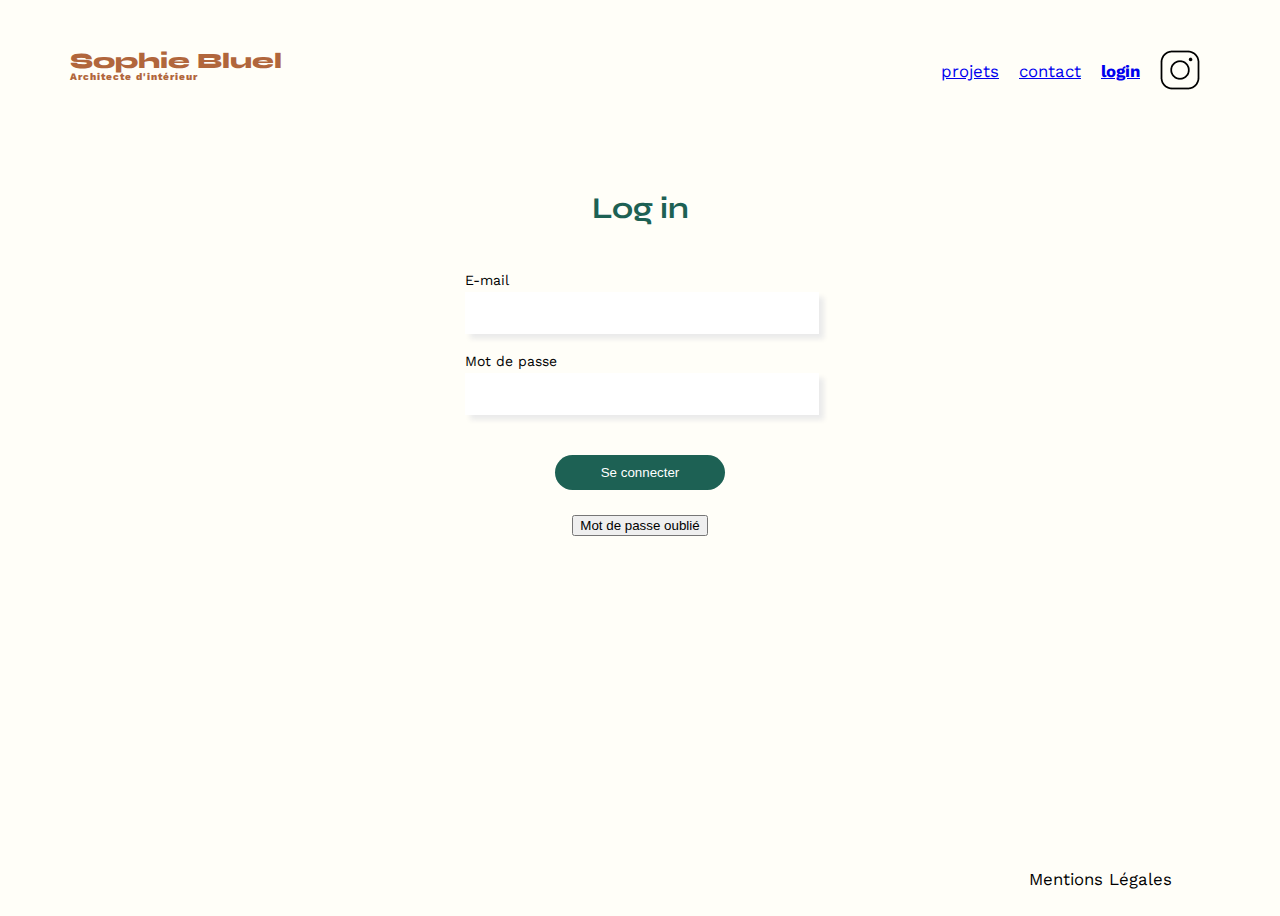
==== FrontEnd/login.html @ 20efc695 "ajout de la categorie filter" ====
<!DOCTYPE html>
<html lang="fr">

<head>
	<meta charset="UTF-8">
	<title>Page de connexion</title>
	<meta name="viewport" content="width=device-width, initial-scale=1.0">
	<link rel="preconnect" href="https://fonts.googleapis.com">
	<link rel="preconnect" href="https://fonts.gstatic.com" crossorigin>
	<link href="https://fonts.googleapis.com/css2?family=Syne:wght@700;800&family=Work+Sans&display=swap"
		rel="stylesheet">
	<meta name="description" content="">
	<link rel="stylesheet" href="./assets/style.css">
	<script type="module" src="./login.js"></script>
</head>

<body class="login__background">
	<header>
		<h1>Sophie Bluel <span>Architecte d'intérieur</span></h1>
		<nav>
			<ul>
				<li>
					<a href="index.html">projets</a>
				</li>
				<li>
					<a href="index.html">contact</a>
				</li>
				<li>
					<a href="#" id="btn-log-login-page">login</a>
				</li>
				<li>
					<a href="#"><img src="./assets/icons/instagram.png" alt="Instagram"></a>
				</li>
			</ul>
		</nav>
	</header>
	<main id="login-main">
		<h2>Log in</h2>
		<form id="login-form">
			<p>E-mail</p>
			<input type="text" name="email" id="email-input">
			<p>Mot de passe</p>
			<input type="text" name="password" id="password-input">
		</form>
    <div class="center">
		<button id="btn__connection">Se connecter</button>
		<button id="btn__password-forget">Mot de passe oublié</button>
    </div>
	</main>

	<footer>
		<nav>
			<ul>
				<li>Mentions Légales</li>
			</ul>
		</nav>
	</footer>

</body>

</html>
---- FrontEnd/assets/style.css ----
/* http://meyerweb.com/eric/tools/css/reset/
   v2.0 | 20110126
   License: none (public domain)
*/

html, body, div, span, applet, object, iframe,
h1, h2, h3, h4, h5, h6, p, blockquote, pre,
a, abbr, acronym, address, big, cite, code,
del, dfn, em, img, ins, kbd, q, s, samp,
small, strike, strong, sub, sup, tt, var,
b, u, i, center,
dl, dt, dd, ol, ul, li,
fieldset, form, label, legend,
table, caption, tbody, tfoot, thead, tr, th, td,
article, aside, canvas, details, embed,
figure, figcaption, footer, header, hgroup,
menu, nav, output, ruby, section, summary,
time, mark, audio, video {
	margin: 0;
	padding: 0;
	border: 0;
	font-size: 100%;
	font: inherit;
	vertical-align: baseline;
}
/* HTML5 display-role reset for older browsers */
article, aside, details, figcaption, figure,
footer, header, hgroup, menu, nav, section {
	display: block;
}
body {
	line-height: 1;
}
ol, ul {
	list-style: none;
}
blockquote, q {
	quotes: none;
}
blockquote:before, blockquote:after,
q:before, q:after {
	content: '';
	content: none;
}
table {
	border-collapse: collapse;
	border-spacing: 0;
}
/** end reset css**/
body {
	max-width: 1140px;
	margin:auto;
	font-family: 'Work Sans' ;
	font-size: 14px;
}
header {
	display: flex;
	justify-content: space-between;
	margin: 50px 0
}
section {
	margin: 50px 0
}

h1{
	display: flex;
	flex-direction: column;
	font-family: 'Syne';
	font-size: 22px;
	font-weight: 800;
	color: #B1663C
}

h1 > span {
	font-family: 'Work Sans';
	font-size:10px;
	letter-spacing: 0.1em;
;
}

h2{
	font-family: 'Syne';
	font-weight: 700;
	font-size: 30px;
	color: #1D6154
}
nav ul {
	display: flex;
	align-items: center;
	list-style-type: none;

}
nav li {
	padding: 0 10px;
	font-size: 1.2em;
}

li:hover {
	color: #B1663C;
}
#introduction {
	display: flex;
	align-items: center;
}
#introduction figure {
	flex: 1
}
#introduction img {
	display: block;
	margin: auto;
	width: 80%;
}

#introduction article {
	flex: 1
}
#introduction h2 {
	margin-bottom: 1em;
}

#introduction p {
	margin-bottom: 0.5em;
}
#portfolio h2 {
	text-align: center;
	margin-bottom: 1em;
}
.gallery {
	width: 100%;
	display: grid;
	grid-template-columns: 1fr 1fr 1fr;
	grid-column-gap: 20px;
	grid-row-gap: 20px;
}

.gallery img {
	width: 100%;

}
#contact {
	width: 50%;
margin: auto;
}
#contact > * {
	text-align: center;

}
#contact h2{
	margin-bottom: 20px;
}
#contact form {
	text-align: left;
	margin-top:30px;
	display: flex;
	flex-direction: column;
}

#contact input {
	height: 50px;
	font-size: 1.2em;
	border: none;
	box-shadow: 0px 4px 14px rgba(0, 0, 0, 0.09);
}
#contact label {
	margin: 2em 0 1em 0;
}
#contact textarea {
	border: none;
	box-shadow: 0px 4px 14px rgba(0, 0, 0, 0.09);
}

input[type="submit"]{
	font-family: 'Syne';
	font-weight: 700;
	color: white;
	background-color: #1D6154;
	margin : 2em auto ;
	width: 180px;
	text-align: center;
	border-radius: 60px ;
}

footer nav ul {
	display: flex;
	justify-content: flex-end;
	margin: 2em
}

button.active{
	background-color: green;
}

.portfolio-categories{
	display: flex;
	justify-content: center;
	gap: 5px;
	margin: 10px 0px 20px 0px;
}

/*Login css*/

#contact input {
	height: 50px;
	font-size: 1.2em;
	border: none;
	box-shadow: 0px 4px 14px rgba(0, 0, 0, 0.09);
}
#contact label {
	margin: 2em 0 1em 0;
}
#contact textarea {
	border: none;
	box-shadow: 0px 4px 14px rgba(0, 0, 0, 0.09);
}

input[type="submit"]{
	font-family: 'Syne';
	font-weight: 700;
	color: white;
	background-color: #1D6154;
	margin : 2em auto ;
	width: 180px;
	text-align: center;
	border-radius: 60px ;
}

.footer__login{
margin-top: 100px;
}

.center{
	display: flex;
	flex-direction: column;
	width: 150px;
	gap: 5px;
	margin-top: 10px;
	align-items: center;
}

/* Login page properties */

#btn-log-login-page {
	font-weight: bold;
}

#login-main {
	display: flex;
	flex-direction: column;
	align-items: center;
	height: 700px;
}

#login-main h2 {
	margin: 50px 0 50px 0;
}

#login-form {
	width: 350px;
	display: flex;
	flex-direction: column;
}

#login-form p {
	margin-bottom: 5px;
}

#login-form input {
	width: 100%;
	height: 40px;
	border: none;
	box-shadow: 5px 5px 5px rgb(235, 235, 235);
	margin-bottom: 20px;
}

#btn__connection {
	background-color: #1D6154;
	color: white;
	padding: 10px 15px 10px 15px;
	border: none;
	border-radius: 20px;
	width: 170px;
	margin: 10px 0 20px 0;
}

#btn-password-forget {
	background-color: transparent;
	border: none;
	text-decoration: underline;
	margin-bottom: 20px;
	cursor: pointer;
}

.login__background{
	background-color: #FFFEF8;
}
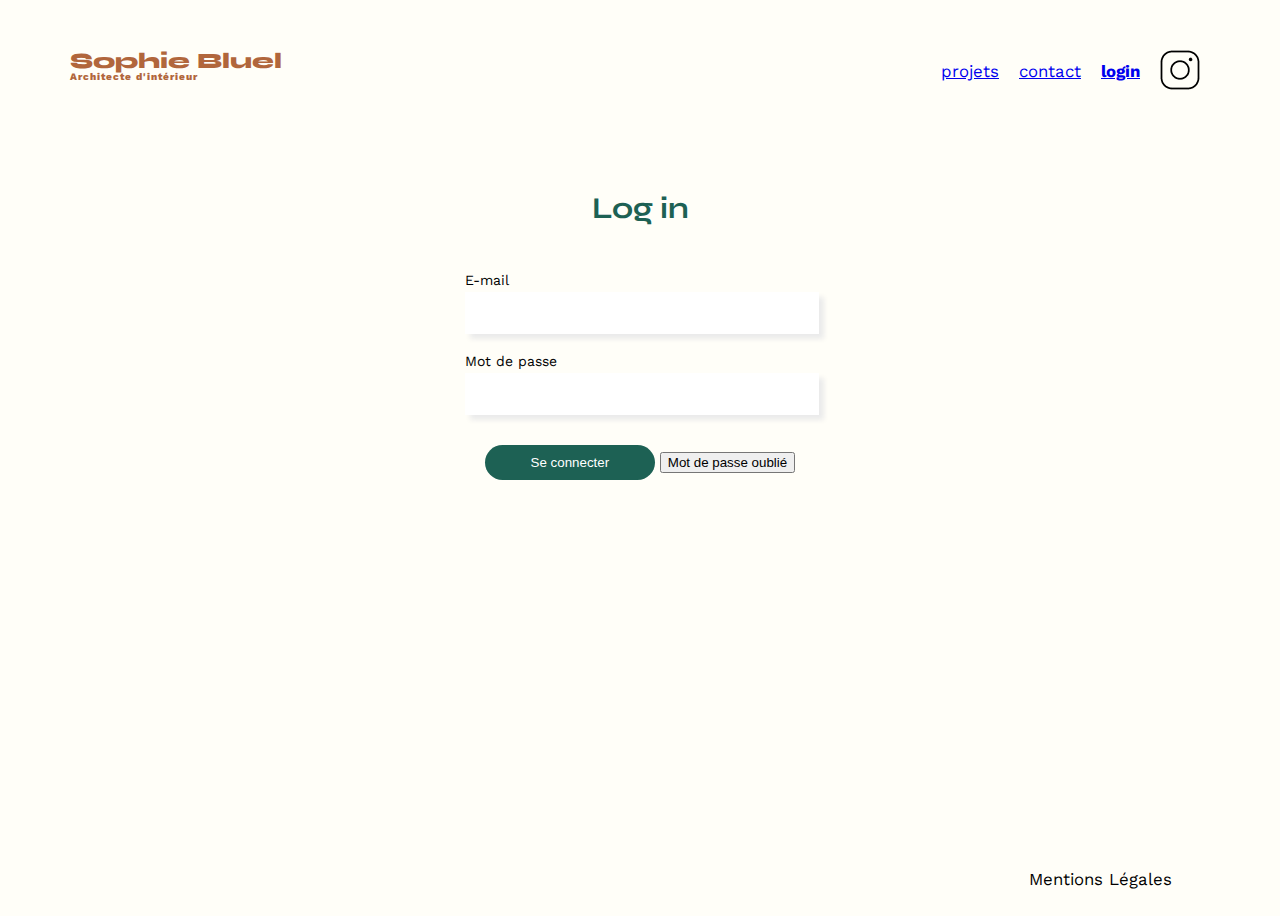
==== commit 7e9bc88f: "new filter" ====
--- a/FrontEnd/login.html
+++ b/FrontEnd/login.html
@@ -42,10 +42,10 @@
 			<p>Mot de passe</p>
 			<input type="text" name="password" id="password-input">
 		</form>
-    <div class="center">
-		<button id="btn__connection">Se connecter</button>
-		<button id="btn__password-forget">Mot de passe oublié</button>
-    </div>
+		<div class="center">
+			<button id="btn__connection">Se connecter</button>
+			<button id="btn__password-forget">Mot de passe oublié</button>
+		</div>
 	</main>
 
 	<footer>
--- a/FrontEnd/assets/style.css
+++ b/FrontEnd/assets/style.css
@@ -3,19 +3,87 @@
    License: none (public domain)
 */
 
-html, body, div, span, applet, object, iframe,
-h1, h2, h3, h4, h5, h6, p, blockquote, pre,
-a, abbr, acronym, address, big, cite, code,
-del, dfn, em, img, ins, kbd, q, s, samp,
-small, strike, strong, sub, sup, tt, var,
-b, u, i, center,
-dl, dt, dd, ol, ul, li,
-fieldset, form, label, legend,
-table, caption, tbody, tfoot, thead, tr, th, td,
-article, aside, canvas, details, embed,
-figure, figcaption, footer, header, hgroup,
-menu, nav, output, ruby, section, summary,
-time, mark, audio, video {
+html,
+body,
+div,
+span,
+applet,
+object,
+iframe,
+h1,
+h2,
+h3,
+h4,
+h5,
+h6,
+p,
+blockquote,
+pre,
+a,
+abbr,
+acronym,
+address,
+big,
+cite,
+code,
+del,
+dfn,
+em,
+img,
+ins,
+kbd,
+q,
+s,
+samp,
+small,
+strike,
+strong,
+sub,
+sup,
+tt,
+var,
+b,
+u,
+i,
+center,
+dl,
+dt,
+dd,
+ol,
+ul,
+li,
+fieldset,
+form,
+label,
+legend,
+table,
+caption,
+tbody,
+tfoot,
+thead,
+tr,
+th,
+td,
+article,
+aside,
+canvas,
+details,
+embed,
+figure,
+figcaption,
+footer,
+header,
+hgroup,
+menu,
+nav,
+output,
+ruby,
+section,
+summary,
+time,
+mark,
+audio,
+video {
 	margin: 0;
 	padding: 0;
 	border: 0;
@@ -23,46 +91,68 @@
 	font: inherit;
 	vertical-align: baseline;
 }
+
 /* HTML5 display-role reset for older browsers */
-article, aside, details, figcaption, figure,
-footer, header, hgroup, menu, nav, section {
+article,
+aside,
+details,
+figcaption,
+figure,
+footer,
+header,
+hgroup,
+menu,
+nav,
+section {
 	display: block;
 }
+
 body {
 	line-height: 1;
 }
-ol, ul {
+
+ol,
+ul {
 	list-style: none;
 }
-blockquote, q {
+
+blockquote,
+q {
 	quotes: none;
 }
-blockquote:before, blockquote:after,
-q:before, q:after {
+
+blockquote:before,
+blockquote:after,
+q:before,
+q:after {
 	content: '';
 	content: none;
 }
+
 table {
 	border-collapse: collapse;
 	border-spacing: 0;
 }
+
 /** end reset css**/
 body {
 	max-width: 1140px;
-	margin:auto;
-	font-family: 'Work Sans' ;
+	margin: auto;
+	font-family: 'Work Sans';
 	font-size: 14px;
 }
+
 header {
 	display: flex;
 	justify-content: space-between;
 	margin: 50px 0
 }
+
 section {
 	margin: 50px 0
 }
 
-h1{
+h1 {
 	display: flex;
 	flex-direction: column;
 	font-family: 'Syne';
@@ -71,25 +161,27 @@
 	color: #B1663C
 }
 
-h1 > span {
+h1>span {
 	font-family: 'Work Sans';
-	font-size:10px;
+	font-size: 10px;
 	letter-spacing: 0.1em;
-;
-}
-
-h2{
+	;
+}
+
+h2 {
 	font-family: 'Syne';
 	font-weight: 700;
 	font-size: 30px;
 	color: #1D6154
 }
+
 nav ul {
 	display: flex;
 	align-items: center;
 	list-style-type: none;
 
 }
+
 nav li {
 	padding: 0 10px;
 	font-size: 1.2em;
@@ -98,13 +190,16 @@
 li:hover {
 	color: #B1663C;
 }
+
 #introduction {
 	display: flex;
 	align-items: center;
 }
+
 #introduction figure {
 	flex: 1
 }
+
 #introduction img {
 	display: block;
 	margin: auto;
@@ -114,6 +209,7 @@
 #introduction article {
 	flex: 1
 }
+
 #introduction h2 {
 	margin-bottom: 1em;
 }
@@ -121,10 +217,12 @@
 #introduction p {
 	margin-bottom: 0.5em;
 }
+
 #portfolio h2 {
 	text-align: center;
 	margin-bottom: 1em;
 }
+
 .gallery {
 	width: 100%;
 	display: grid;
@@ -137,20 +235,24 @@
 	width: 100%;
 
 }
+
 #contact {
 	width: 50%;
-margin: auto;
-}
-#contact > * {
+	margin: auto;
+}
+
+#contact>* {
 	text-align: center;
 
 }
-#contact h2{
+
+#contact h2 {
 	margin-bottom: 20px;
 }
+
 #contact form {
 	text-align: left;
-	margin-top:30px;
+	margin-top: 30px;
 	display: flex;
 	flex-direction: column;
 }
@@ -161,23 +263,25 @@
 	border: none;
 	box-shadow: 0px 4px 14px rgba(0, 0, 0, 0.09);
 }
+
 #contact label {
 	margin: 2em 0 1em 0;
 }
+
 #contact textarea {
 	border: none;
 	box-shadow: 0px 4px 14px rgba(0, 0, 0, 0.09);
 }
 
-input[type="submit"]{
+input[type="submit"] {
 	font-family: 'Syne';
 	font-weight: 700;
 	color: white;
 	background-color: #1D6154;
-	margin : 2em auto ;
+	margin: 2em auto;
 	width: 180px;
 	text-align: center;
-	border-radius: 60px ;
+	border-radius: 60px;
 }
 
 footer nav ul {
@@ -186,55 +290,30 @@
 	margin: 2em
 }
 
-button.active{
-	background-color: green;
-}
-
-.portfolio-categories{
+.portfolio-categories {
 	display: flex;
 	justify-content: center;
 	gap: 5px;
 	margin: 10px 0px 20px 0px;
 }
 
-/*Login css*/
-
-#contact input {
-	height: 50px;
-	font-size: 1.2em;
-	border: none;
-	box-shadow: 0px 4px 14px rgba(0, 0, 0, 0.09);
-}
-#contact label {
-	margin: 2em 0 1em 0;
-}
-#contact textarea {
-	border: none;
-	box-shadow: 0px 4px 14px rgba(0, 0, 0, 0.09);
-}
-
-input[type="submit"]{
+/*button*/
+
+button.design {
 	font-family: 'Syne';
 	font-weight: 700;
 	color: white;
+	width: 130px;
+	text-align: center;
+	border-radius: 60px;
+	color: #1D6154;
+}
+
+button.active {
 	background-color: #1D6154;
-	margin : 2em auto ;
-	width: 180px;
-	text-align: center;
-	border-radius: 60px ;
-}
-
-.footer__login{
-margin-top: 100px;
-}
-
-.center{
-	display: flex;
-	flex-direction: column;
-	width: 150px;
-	gap: 5px;
-	margin-top: 10px;
-	align-items: center;
+	border-radius: 60px;
+	width: 130px;
+	color: #FFFEF8;
 }
 
 /* Login page properties */
@@ -290,7 +369,6 @@
 	cursor: pointer;
 }
 
-.login__background{
+.login__background {
 	background-color: #FFFEF8;
-}
-
+}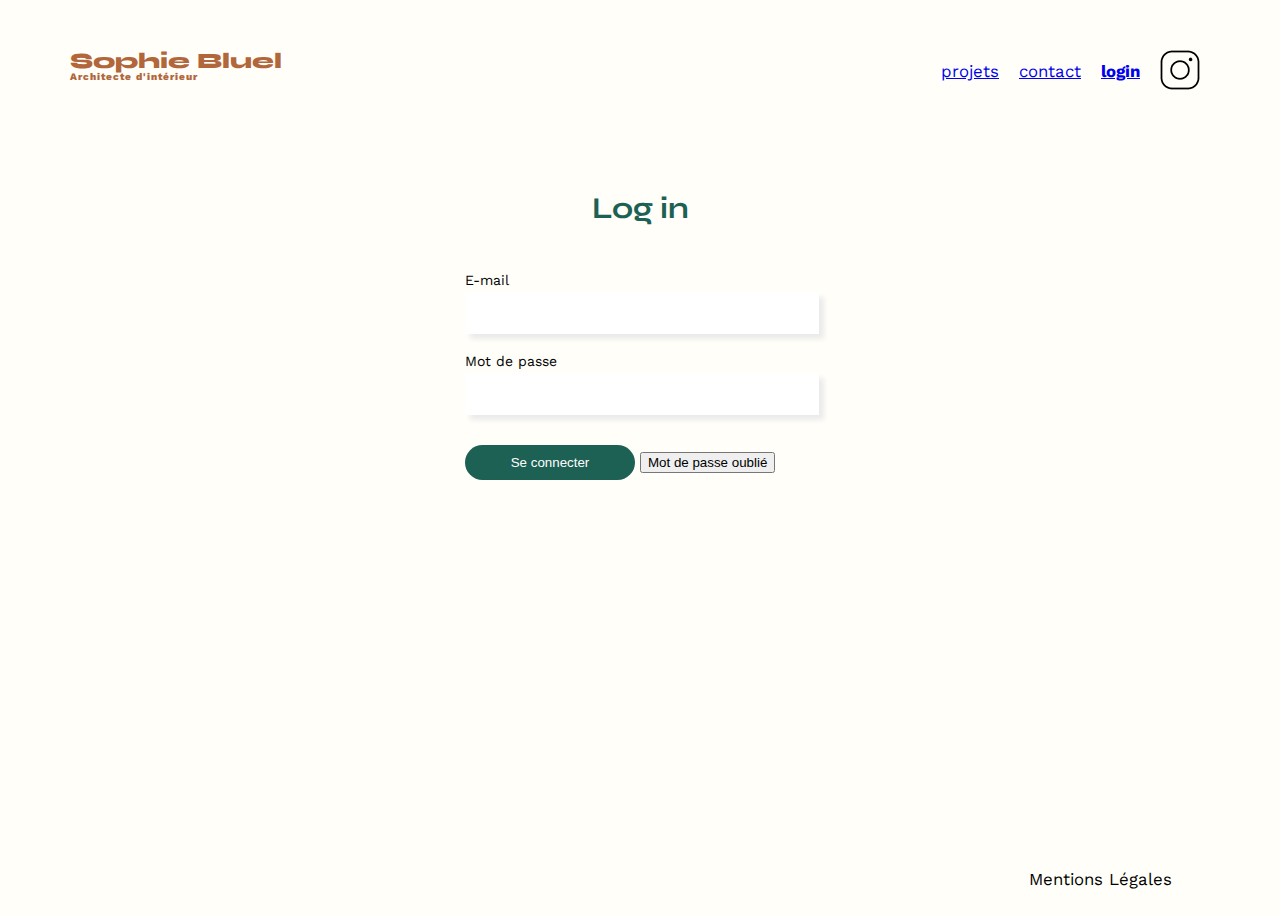
==== commit 47a26f8e: "login" ====
--- a/FrontEnd/login.html
+++ b/FrontEnd/login.html
@@ -13,7 +13,6 @@
 	<link rel="stylesheet" href="./assets/style.css">
 	<script type="module" src="./login.js"></script>
 </head>
-
 <body class="login__background">
 	<header>
 		<h1>Sophie Bluel <span>Architecte d'intérieur</span></h1>
@@ -41,11 +40,11 @@
 			<input type="text" name="email" id="email-input">
 			<p>Mot de passe</p>
 			<input type="text" name="password" id="password-input">
-		</form>
 		<div class="center">
 			<button id="btn__connection">Se connecter</button>
 			<button id="btn__password-forget">Mot de passe oublié</button>
 		</div>
+	</form>
 	</main>
 
 	<footer>
--- a/FrontEnd/assets/style.css
+++ b/FrontEnd/assets/style.css
@@ -309,11 +309,21 @@
 	color: #1D6154;
 }
 
+
 button.active {
 	background-color: #1D6154;
 	border-radius: 60px;
 	width: 130px;
 	color: #FFFEF8;
+}
+
+.category-button{
+background: white;
+border-radius: 60px;
+width: 120px;
+color: #1D6154;
+border-color:#1D6154;
+border-width: 1px;
 }
 
 /* Login page properties */
@@ -371,4 +381,33 @@
 
 .login__background {
 	background-color: #FFFEF8;
-}+}
+
+.error{
+	box-shadow: 5px 5px 5px rgb(235, 235, 235);
+	border: block;
+	border-color: red;
+}
+
+.mode__edition{
+background-color: black;
+color: white;
+height: 40px;
+display: flex;
+justify-content: center;
+align-items: center;
+width: 100%;
+position: absolute;
+left: 0;
+top: 0;
+margin-bottom: 20px;
+}
+
+#edit{
+width: 10px;
+}
+
+.hidden{
+	visibility: hidden;
+	}
+	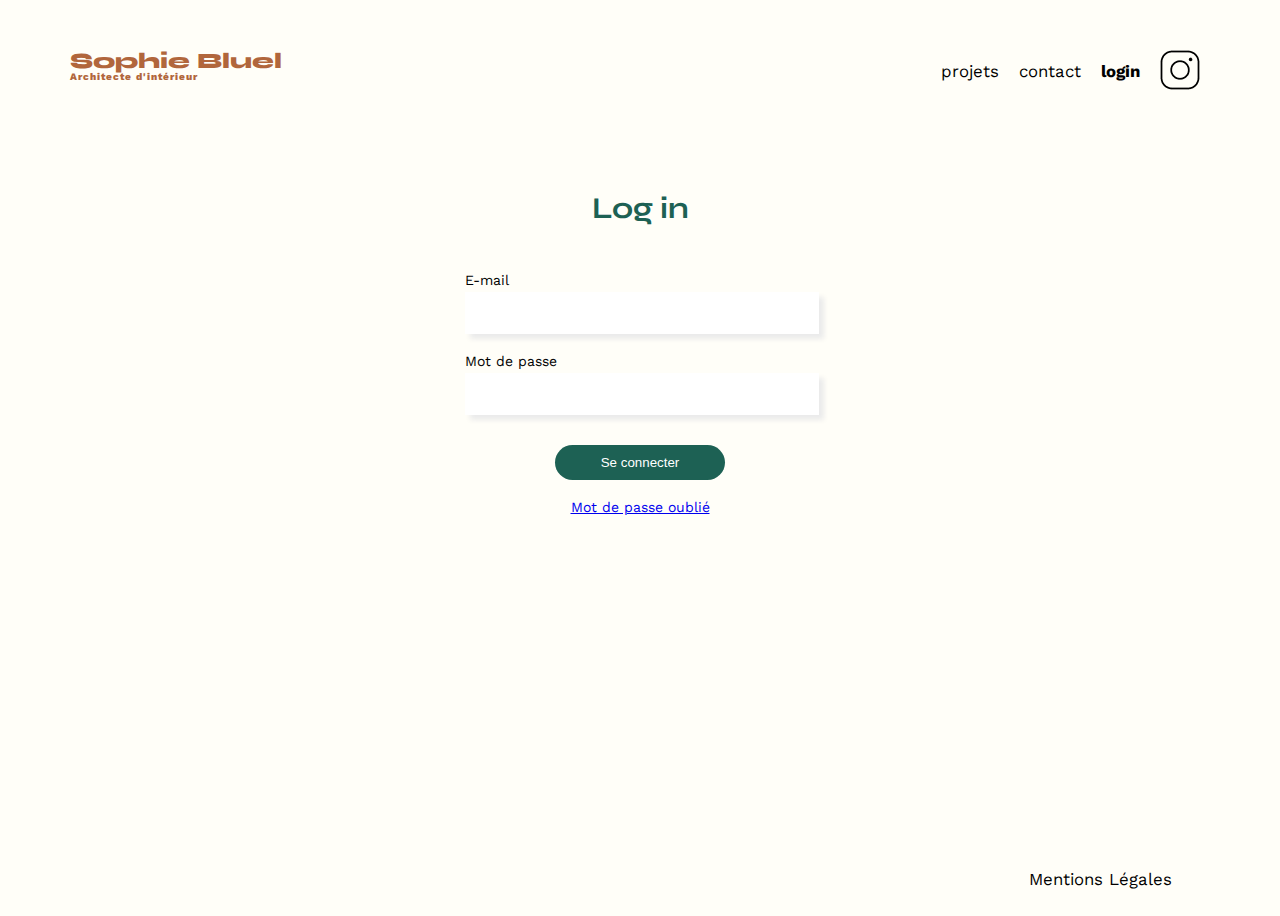
==== commit 68f2646c: "beta modal" ====
--- a/FrontEnd/login.html
+++ b/FrontEnd/login.html
@@ -16,7 +16,7 @@
 <body class="login__background">
 	<header>
 		<h1>Sophie Bluel <span>Architecte d'intérieur</span></h1>
-		<nav>
+		<nav class="nav__login">
 			<ul>
 				<li>
 					<a href="index.html">projets</a>
@@ -40,9 +40,9 @@
 			<input type="text" name="email" id="email-input">
 			<p>Mot de passe</p>
 			<input type="text" name="password" id="password-input">
-		<div class="center">
+		<div class="button__form">
 			<button id="btn__connection">Se connecter</button>
-			<button id="btn__password-forget">Mot de passe oublié</button>
+			<p><a href="#">Mot de passe oublié</a></p>
 		</div>
 	</form>
 	</main>
--- a/FrontEnd/assets/style.css
+++ b/FrontEnd/assets/style.css
@@ -179,7 +179,6 @@
 	display: flex;
 	align-items: center;
 	list-style-type: none;
-
 }
 
 nav li {
@@ -220,7 +219,6 @@
 
 #portfolio h2 {
 	text-align: center;
-	margin-bottom: 1em;
 }
 
 .gallery {
@@ -317,16 +315,24 @@
 	color: #FFFEF8;
 }
 
-.category-button{
-background: white;
-border-radius: 60px;
-width: 120px;
-color: #1D6154;
-border-color:#1D6154;
-border-width: 1px;
+.category-button {
+	background: white;
+	border-radius: 60px;
+	width: 150px;
+	height: 35px;
+	color: #1D6154;
+	font-weight: bold;
+	font-size: 14px;
+	border-color: #1D6154;
+	border-width: 1px;
 }
 
 /* Login page properties */
+
+.nav__login a {
+	text-decoration: none;
+	color: black;
+}
 
 #btn-log-login-page {
 	font-weight: bold;
@@ -371,43 +377,93 @@
 	margin: 10px 0 20px 0;
 }
 
-#btn-password-forget {
-	background-color: transparent;
-	border: none;
-	text-decoration: underline;
-	margin-bottom: 20px;
-	cursor: pointer;
+
+.button__form {
+	display: flex;
+	flex-direction: column;
+	align-items: center;
 }
 
 .login__background {
 	background-color: #FFFEF8;
 }
 
-.error{
+.error {
 	box-shadow: 5px 5px 5px rgb(235, 235, 235);
 	border: block;
 	border-color: red;
 }
 
-.mode__edition{
-background-color: black;
-color: white;
-height: 40px;
-display: flex;
-justify-content: center;
-align-items: center;
-width: 100%;
-position: absolute;
-left: 0;
-top: 0;
-margin-bottom: 20px;
-}
-
-#edit{
-width: 10px;
-}
-
-.hidden{
+/* Mode edition */
+
+.mode__edition {
+	background-color: black;
+	color: white;
+	height: 40px;
+	display: flex;
+	justify-content: center;
+	align-items: center;
+	width: 100%;
+	position: absolute;
+	left: 0;
+	top: 0;
+	margin-bottom: 20px;
+}
+
+#button__modif {
+	background-color: white;
+	border: none;
+	margin-top: 5px;
+	gap: 10px;
+}
+
+#button__modif svg {
+	width: 15px;
+	margin-right: 5px;
+	margin-left: 10px;
+}
+
+#edit {
+	width: 10px;
+}
+
+.hidden {
 	visibility: hidden;
-	}
-	+}
+
+.portfolio__edit {
+	gap: 10px;
+	height: 20px;
+	margin: 30px 0px 30px 0px;
+}
+
+.portfolio__edit-flex {
+	display: flex;
+	justify-content: center;
+	align-items: center;
+}
+
+/* Mode edition modale*/
+
+.modal{
+	position: fixed;
+	display: flex;
+	align-items: center;
+	justify-content: center;
+	top: 0;
+	left: 0;
+	width: 100%;
+	height: 100%;
+	background: rgba(0, 0, 0, 0.8);
+}
+
+.modal-wrapper{
+	overflow: auto;
+	width: 600px;
+	max-width: calc(100vw - 20px);
+	max-height: calc(100vh - 20px);
+	padding: 20px;
+	background-color: #FFFEF8;
+	color: black;
+}
+
